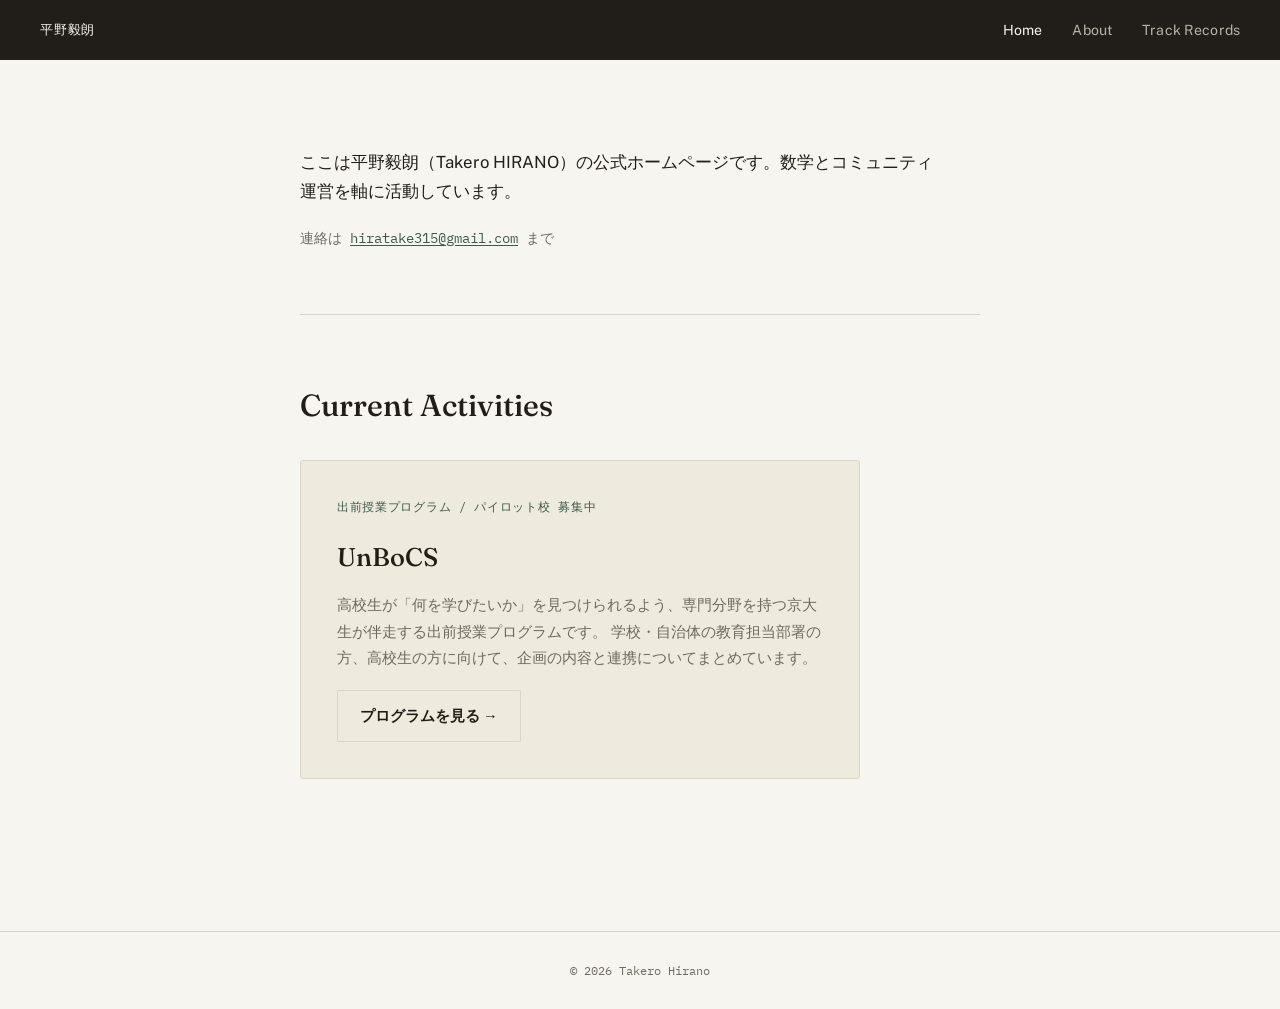
==== index.html @ 5050234e "Remove Home hero banner and name heading" ====
<!DOCTYPE html>
<html lang="ja">
<head>
<meta charset="UTF-8">
<meta name="viewport" content="width=device-width, initial-scale=1.0">
<title>平野毅朗</title>
<meta name="description" content="平野毅朗（Takero HIRANO）の公式ホームページ。数学とコミュニティ運営を軸に活動しています。">
<link rel="preconnect" href="https://fonts.googleapis.com">
<link rel="preconnect" href="https://fonts.gstatic.com" crossorigin>
<link href="https://fonts.googleapis.com/css2?family=Fraunces:ital,opsz,wght@0,9..144,400;0,9..144,500;0,9..144,600;1,9..144,500&family=Public+Sans:wght@400;500;600;700&family=IBM+Plex+Mono:wght@400;500&display=swap" rel="stylesheet">
<link rel="stylesheet" href="style.css">
</head>
<body>

<header class="site">
  <div class="header-inner">
    <a class="brand" href="index.html">平野毅朗</a>
    <nav class="primary" aria-label="主要ナビゲーション">
      <ul>
        <li><a href="index.html" aria-current="page">Home</a></li>
        <li><a href="about.html">About</a></li>
        <li><a href="track-records.html">Track Records</a></li>
      </ul>
    </nav>
  </div>
</header>

<main class="wrap">

  <section class="block">
    <p class="lede">
      ここは平野毅朗（Takero HIRANO）の公式ホームページです。数学とコミュニティ運営を軸に活動しています。
    </p>
    <p class="contact-line">連絡は <a href="mailto:hiratake315@gmail.com">hiratake315@gmail.com</a> まで</p>
  </section>

  <section class="block">
    <h2 class="section-title">Current Activities</h2>
    <div class="project-card">
      <p class="project-tag">出前授業プログラム / パイロット校 募集中</p>
      <h3>UnBoCS</h3>
      <p class="project-desc">
        高校生が「何を学びたいか」を見つけられるよう、専門分野を持つ京大生が伴走する出前授業プログラムです。
        学校・自治体の教育担当部署の方、高校生の方に向けて、企画の内容と連携についてまとめています。
      </p>
      <a class="btn btn-outline" href="unbocs/">プログラムを見る →</a>
    </div>
  </section>

</main>

<footer>
  <p>&copy; 2026 Takero Hirano</p>
</footer>

</body>
</html>
---- style.css ----
:root {
  --bg: #f7f5f0;
  --surface: #efeade;
  --ink: #211e19;
  --muted: #6f6a5d;
  --accent: #3d5a4c;
  --accent-tint: #e6ede8;
  --line: #dbd4c4;
  --nav-bg: #211e19;
  --nav-text: #f6f4ee;
  --nav-text-muted: #b9b3a4;

  --font-display: "Fraunces", Georgia, "Hiragino Mincho ProN", serif;
  --font-body: "Public Sans", "Hiragino Kaku Gothic ProN", "Yu Gothic", sans-serif;
  --font-mono: "IBM Plex Mono", "SFMono-Regular", Menlo, monospace;

  --measure: 64ch;
}

@media (prefers-color-scheme: dark) {
  :root:not([data-theme="light"]) {
    --bg: #1b1d1b;
    --surface: #242621;
    --ink: #ece7db;
    --muted: #a49e8d;
    --accent: #86ab95;
    --accent-tint: #263029;
    --line: #35362f;
    --nav-bg: #131413;
    --nav-text: #ece7db;
    --nav-text-muted: #8f8a7c;
  }
}

:root[data-theme="dark"] {
  --bg: #1b1d1b;
  --surface: #242621;
  --ink: #ece7db;
  --muted: #a49e8d;
  --accent: #86ab95;
  --accent-tint: #263029;
  --line: #35362f;
  --nav-bg: #131413;
  --nav-text: #ece7db;
  --nav-text-muted: #8f8a7c;
}

* { box-sizing: border-box; }

@media (prefers-reduced-motion: reduce) {
  *, *::before, *::after {
    animation-duration: 0.01ms !important;
    transition-duration: 0.01ms !important;
  }
}

html { scroll-behavior: smooth; }

body {
  margin: 0;
  background: var(--bg);
  color: var(--ink);
  font-family: var(--font-body);
  font-size: 16px;
  line-height: 1.75;
  -webkit-font-smoothing: antialiased;
}

a { color: inherit; }
a:focus-visible, button:focus-visible {
  outline: 2px solid var(--accent);
  outline-offset: 3px;
}

.wrap {
  max-width: 760px;
  margin: 0 auto;
  padding: 0 clamp(20px, 5vw, 40px);
}

/* ---------- nav ---------- */
header.site {
  position: sticky;
  top: 0;
  z-index: 10;
  background: var(--nav-bg);
}

.header-inner {
  display: flex;
  align-items: center;
  justify-content: space-between;
  padding: 16px clamp(20px, 5vw, 40px);
  gap: 16px;
  flex-wrap: wrap;
}

.brand {
  font-family: var(--font-mono);
  font-size: 0.8rem;
  letter-spacing: 0.06em;
  text-decoration: none;
  text-transform: uppercase;
  color: var(--nav-text);
}

nav.primary ul {
  list-style: none;
  display: flex;
  gap: clamp(16px, 3vw, 30px);
  margin: 0;
  padding: 0;
}

nav.primary a {
  text-decoration: none;
  font-size: 0.88rem;
  color: var(--nav-text-muted);
  letter-spacing: 0.01em;
  transition: color 0.15s ease;
}

nav.primary a:hover { color: var(--nav-text); }
nav.primary a[aria-current="page"] { color: var(--nav-text); }

/* ---------- hero banner (shared photo header) ---------- */
.hero-banner {
  position: relative;
  display: flex;
  background-size: cover;
  background-position: center 30%;
}

.hero-banner.is-page {
  min-height: min(46vh, 380px);
  align-items: center;
  justify-content: center;
  background-image:
    linear-gradient(rgba(20, 22, 19, 0.5), rgba(20, 22, 19, 0.5)),
    url("images/study-session-1.jpg");
  text-align: center;
}

.hero-text {
  width: 100%;
  max-width: 760px;
  margin: 0 auto;
  padding: 0 clamp(20px, 5vw, 40px) clamp(40px, 7vw, 68px);
  color: #f6f4ee;
}

.hero-banner.is-page .hero-text { padding: 0 clamp(20px, 5vw, 40px); }

h1.page-title {
  font-family: var(--font-display);
  font-weight: 500;
  font-size: clamp(2.2rem, 5.4vw, 3.4rem);
  margin: 0;
}

/* ---------- page content ---------- */
main.wrap { padding-top: clamp(48px, 9vw, 88px); padding-bottom: clamp(48px, 9vw, 88px); }

.lede {
  font-size: 1.05rem;
  max-width: var(--measure);
  margin: 0 0 24px;
}

.contact-line {
  font-family: var(--font-mono);
  font-size: 0.9rem;
  color: var(--muted);
  margin: 0 0 clamp(48px, 9vw, 80px);
}
.contact-line a {
  color: var(--accent);
  text-decoration: underline;
  text-underline-offset: 2px;
}

section.block {
  padding: clamp(40px, 7vw, 64px) 0;
  border-top: 1px solid var(--line);
}
section.block:first-child { border-top: none; padding-top: 0; }

h2.section-title {
  font-family: var(--font-display);
  font-weight: 500;
  font-size: clamp(1.5rem, 3.2vw, 1.9rem);
  margin: 0 0 28px;
  text-wrap: balance;
}

h3.sub-title {
  font-family: var(--font-body);
  font-weight: 700;
  font-size: 1.02rem;
  margin: 26px 0 10px;
}
section.block > h3.sub-title:first-of-type { margin-top: 0; }

.block p {
  margin: 0 0 18px;
  max-width: var(--measure);
}
.block p:last-child { margin-bottom: 0; }

.block ul.plain {
  margin: 0 0 18px;
  padding-left: 1.3em;
}
.block ul.plain li { margin-bottom: 8px; }
.block ul.plain li:last-child { margin-bottom: 0; }

.block a.text-link {
  color: var(--accent);
  text-decoration: underline;
  text-underline-offset: 2px;
}

.project-card {
  border: 1px solid var(--line);
  background: var(--surface);
  padding: clamp(24px, 4vw, 36px);
  border-radius: 3px;
  max-width: 560px;
}

.project-tag {
  font-family: var(--font-mono);
  font-size: 0.72rem;
  letter-spacing: 0.06em;
  text-transform: uppercase;
  color: var(--accent);
  margin: 0 0 12px;
}

.project-card h3 {
  font-family: var(--font-display);
  font-weight: 500;
  font-size: 1.6rem;
  margin: 0 0 12px;
}

.project-desc {
  color: var(--muted);
  font-size: 0.95rem;
  margin: 0 0 22px;
  max-width: 52ch;
}

.btn {
  display: inline-flex;
  align-items: center;
  gap: 8px;
  padding: 12px 22px;
  border-radius: 2px;
  text-decoration: none;
  font-size: 0.92rem;
  font-weight: 600;
  border: 1px solid var(--ink);
  transition: background 0.15s ease, color 0.15s ease, transform 0.15s ease;
}

.btn-outline {
  background: transparent;
  color: var(--ink);
  border-color: var(--line);
}
.btn-outline:hover { border-color: var(--ink); transform: translateY(-1px); }

.records-list {
  list-style: none;
  margin: 0;
  padding: 0;
}

.records-list li {
  display: flex;
  gap: 20px;
  padding: 18px 0;
  border-top: 1px solid var(--line);
}
.records-list li:first-child { border-top: none; padding-top: 0; }

.records-list .date {
  font-family: var(--font-mono);
  font-size: 0.85rem;
  color: var(--muted);
  white-space: nowrap;
}

/* ---------- footer ---------- */
footer {
  padding: 28px clamp(20px, 5vw, 40px);
  text-align: center;
  border-top: 1px solid var(--line);
}
footer p {
  margin: 0;
  font-family: var(--font-mono);
  font-size: 0.75rem;
  color: var(--muted);
}

@media (max-width: 640px) {
  .header-inner { justify-content: flex-start; }
  nav.primary ul { gap: 18px; }
}
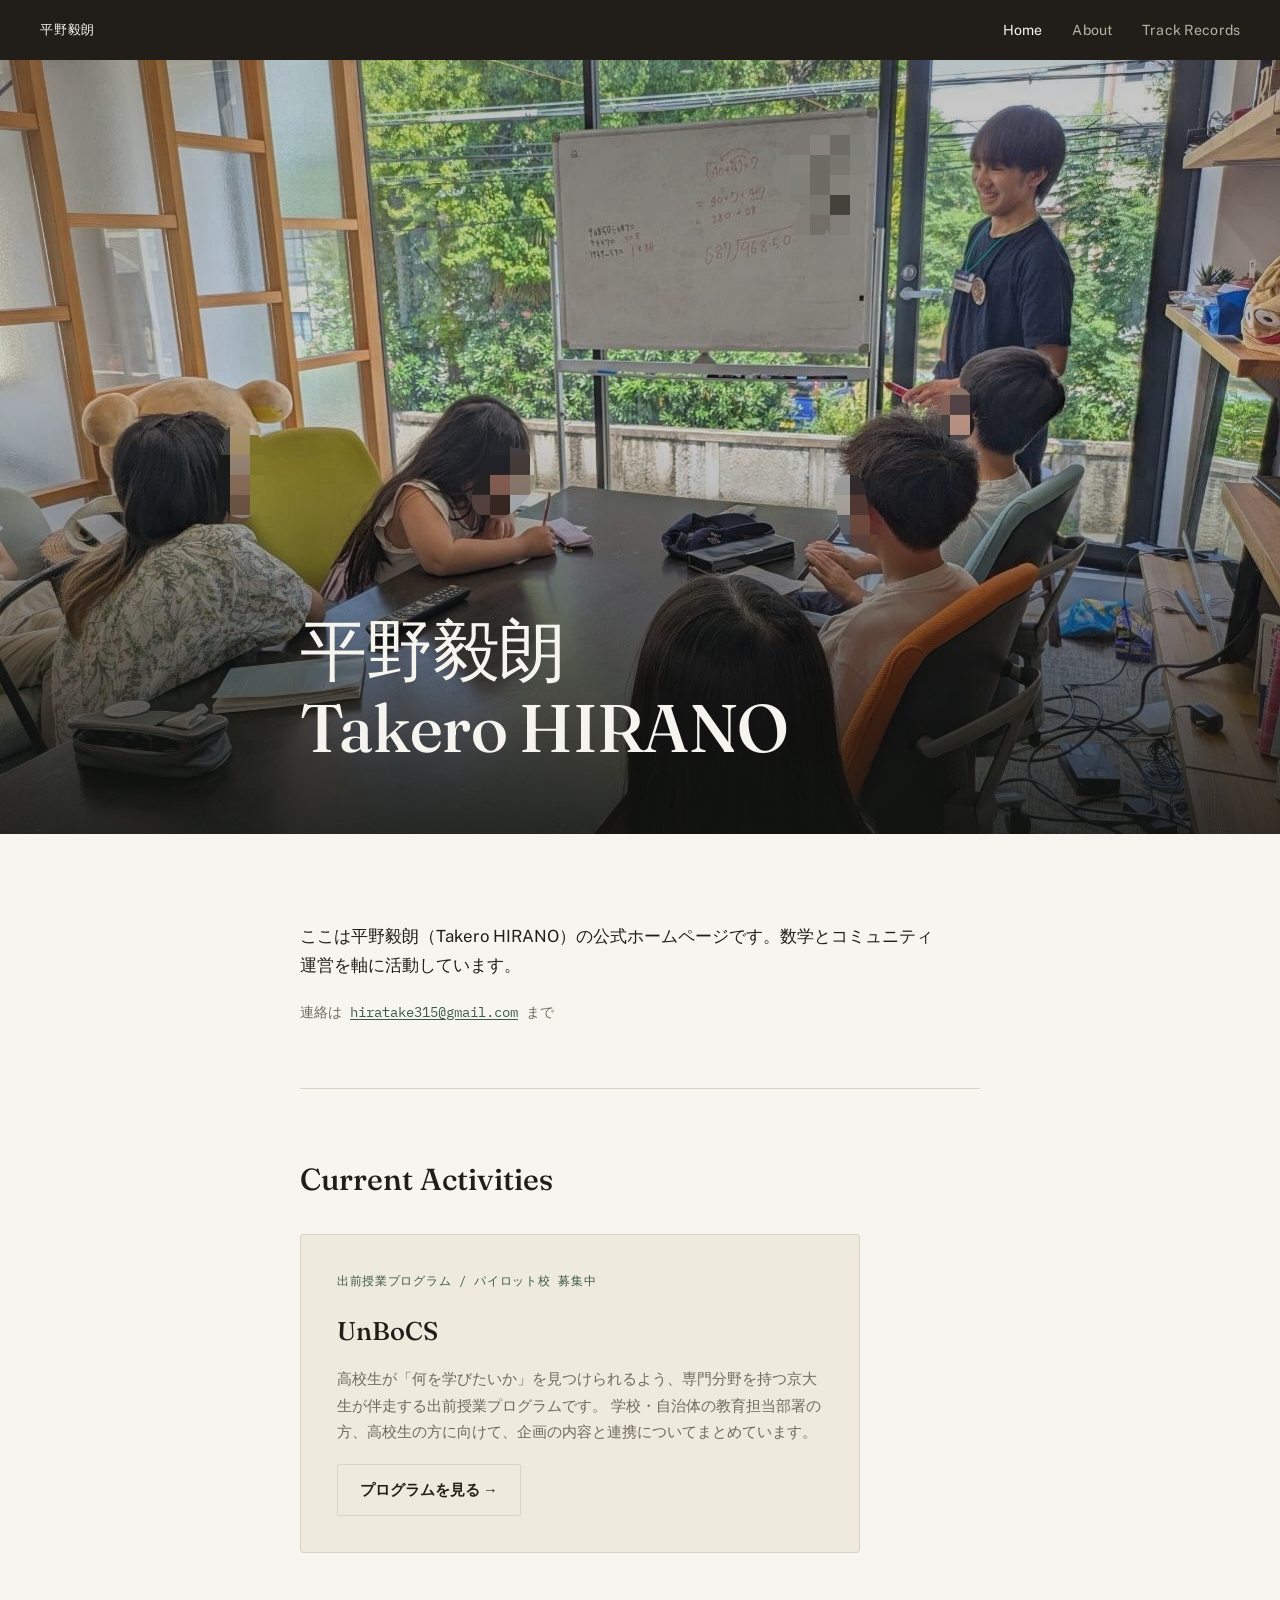
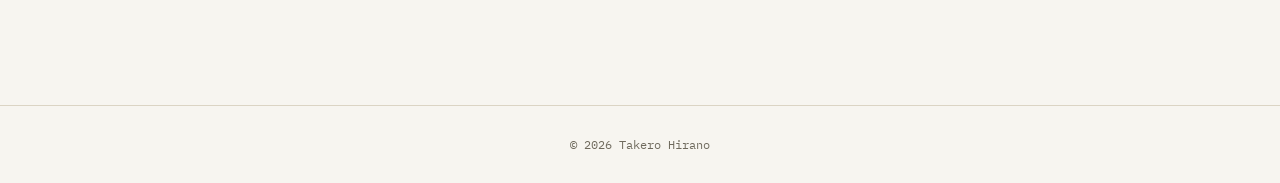
==== commit e9719e9f: "Restore Home hero banner with a new photo" ====
--- a/index.html
+++ b/index.html
@@ -24,6 +24,12 @@
     </nav>
   </div>
 </header>
+
+<section class="hero-banner is-home">
+  <div class="hero-text">
+    <h1 class="hero-name">平野毅朗　Takero HIRANO</h1>
+  </div>
+</section>
 
 <main class="wrap">
 
--- a/style.css
+++ b/style.css
@@ -131,6 +131,14 @@
   background-position: center 30%;
 }
 
+.hero-banner.is-home {
+  min-height: min(86vh, 780px);
+  align-items: flex-end;
+  background-image:
+    linear-gradient(to top, rgba(20, 22, 19, 0.82) 0%, rgba(20, 22, 19, 0.15) 55%, rgba(20, 22, 19, 0.25) 100%),
+    url("images/study-session-3.jpg");
+}
+
 .hero-banner.is-page {
   min-height: min(46vh, 380px);
   align-items: center;
@@ -147,6 +155,16 @@
   margin: 0 auto;
   padding: 0 clamp(20px, 5vw, 40px) clamp(40px, 7vw, 68px);
   color: #f6f4ee;
+}
+
+h1.hero-name {
+  font-family: var(--font-display);
+  font-weight: 500;
+  font-size: clamp(2.4rem, 6.4vw, 4.2rem);
+  line-height: 1.15;
+  margin: 0;
+  text-wrap: balance;
+  letter-spacing: -0.01em;
 }
 
 .hero-banner.is-page .hero-text { padding: 0 clamp(20px, 5vw, 40px); }
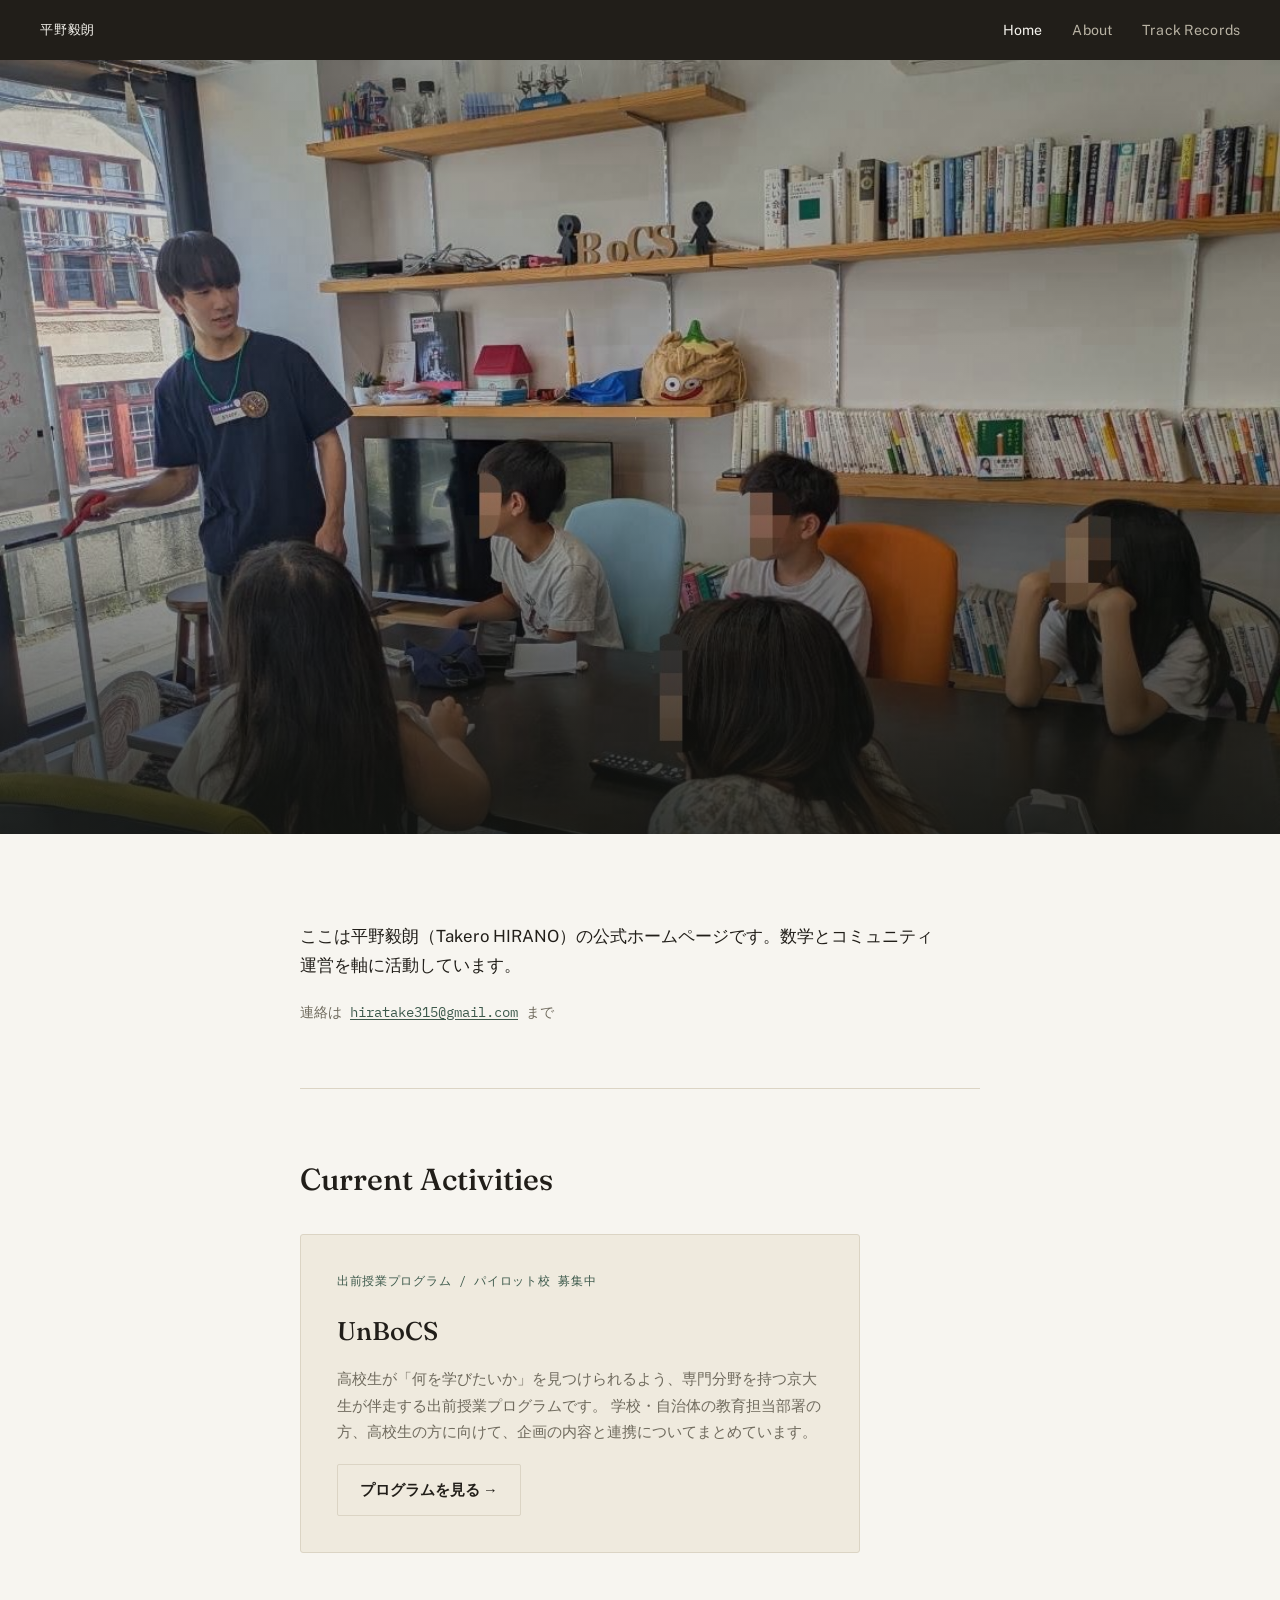
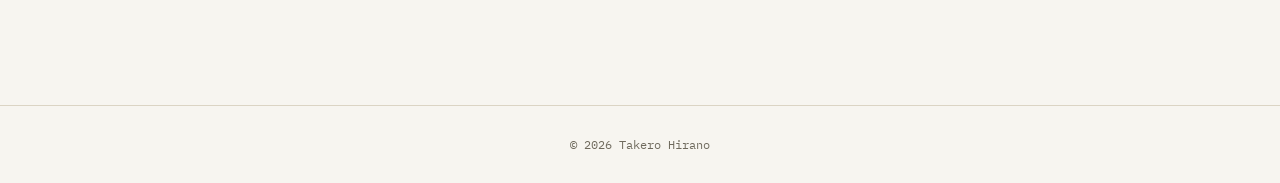
==== commit d330fa18: "Swap hero photo to S__49963033 and remove hero heading text" ====
--- a/index.html
+++ b/index.html
@@ -25,11 +25,7 @@
   </div>
 </header>
 
-<section class="hero-banner is-home">
-  <div class="hero-text">
-    <h1 class="hero-name">平野毅朗　Takero HIRANO</h1>
-  </div>
-</section>
+<section class="hero-banner is-home"></section>
 
 <main class="wrap">
 
--- a/style.css
+++ b/style.css
@@ -157,16 +157,6 @@
   color: #f6f4ee;
 }
 
-h1.hero-name {
-  font-family: var(--font-display);
-  font-weight: 500;
-  font-size: clamp(2.4rem, 6.4vw, 4.2rem);
-  line-height: 1.15;
-  margin: 0;
-  text-wrap: balance;
-  letter-spacing: -0.01em;
-}
-
 .hero-banner.is-page .hero-text { padding: 0 clamp(20px, 5vw, 40px); }
 
 h1.page-title {
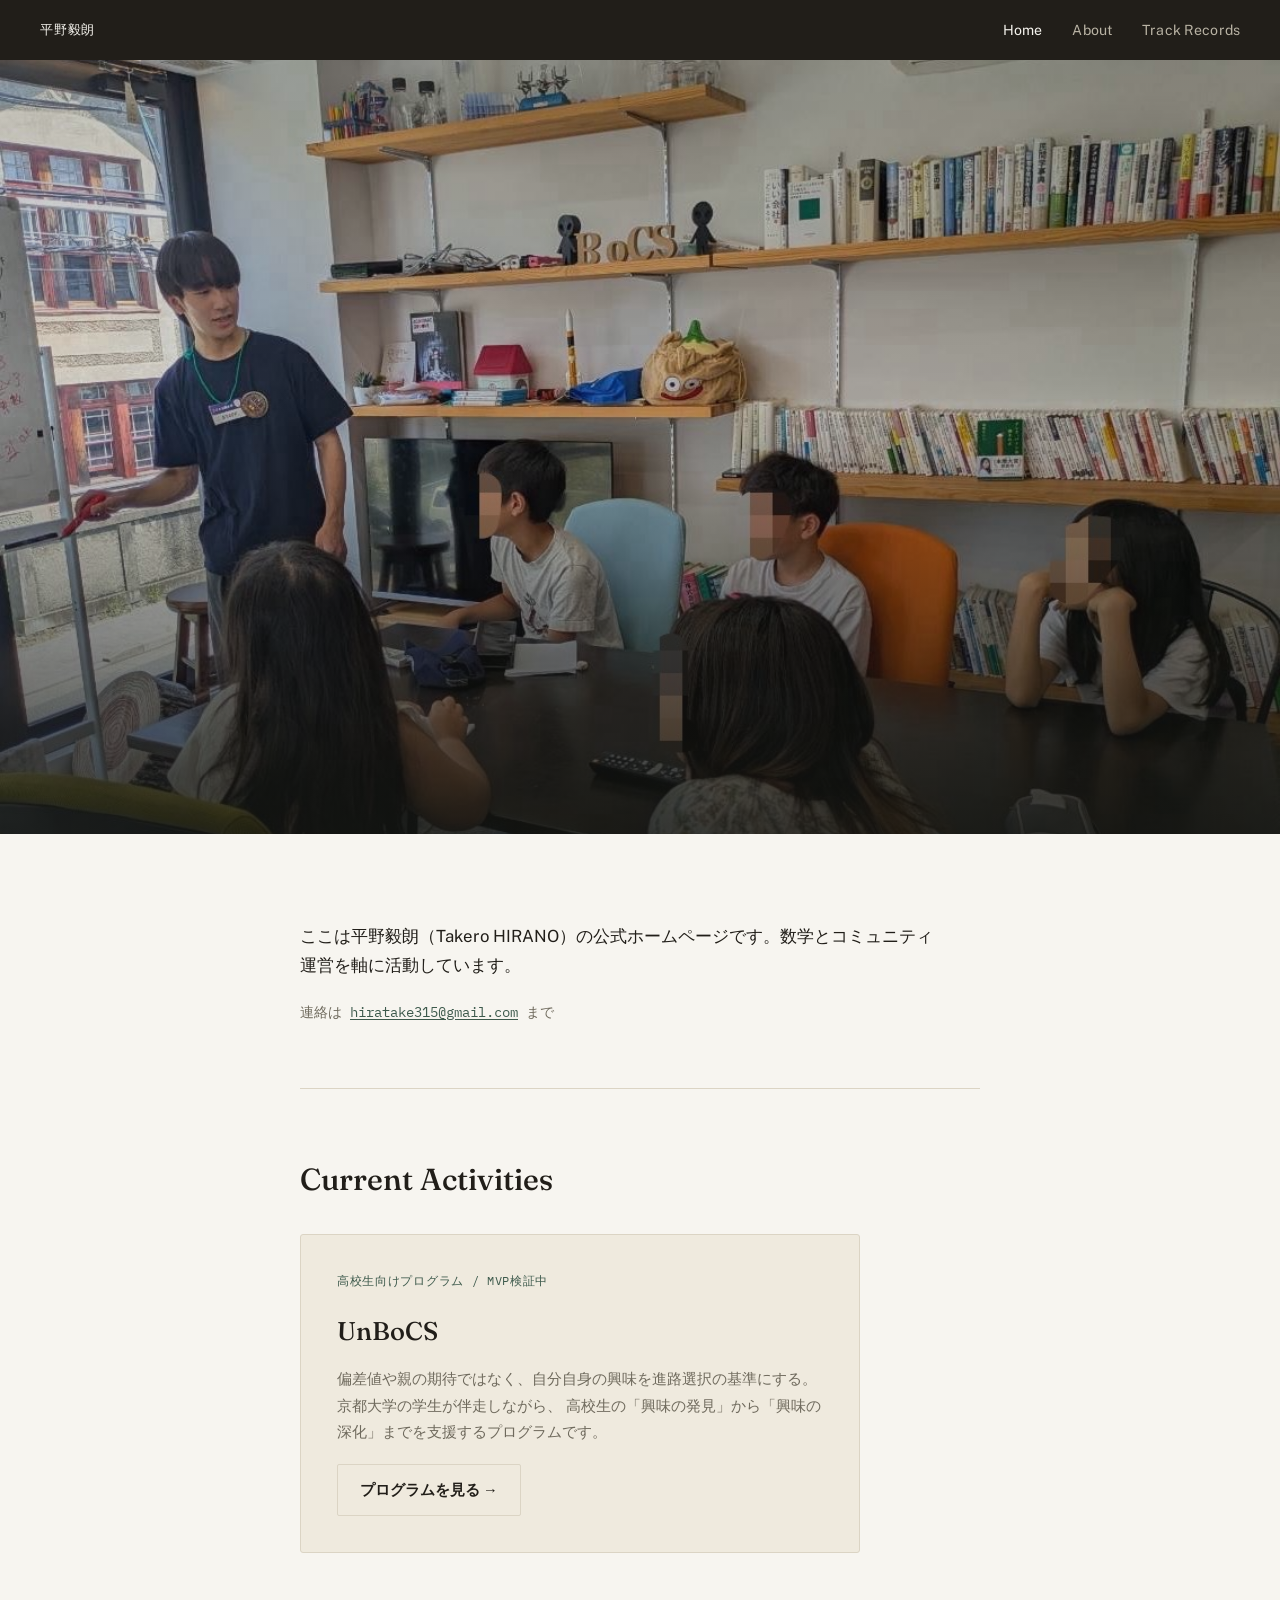
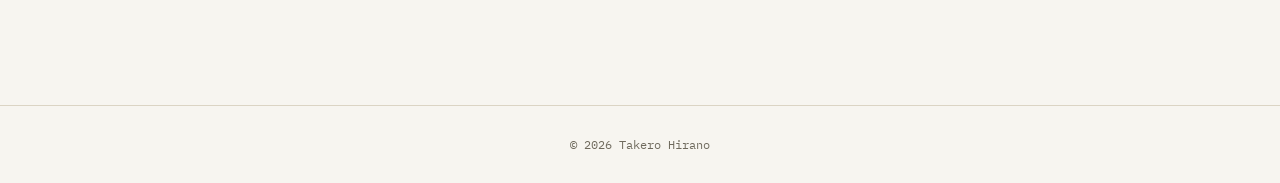
==== commit ba0ff8a1: "Rebuild UnBoCS LP based on the pitch deck: reframe as an interest-discovery program (MVP validation " ====
--- a/index.html
+++ b/index.html
@@ -39,11 +39,11 @@
   <section class="block">
     <h2 class="section-title">Current Activities</h2>
     <div class="project-card">
-      <p class="project-tag">出前授業プログラム / パイロット校 募集中</p>
+      <p class="project-tag">高校生向けプログラム / MVP検証中</p>
       <h3>UnBoCS</h3>
       <p class="project-desc">
-        高校生が「何を学びたいか」を見つけられるよう、専門分野を持つ京大生が伴走する出前授業プログラムです。
-        学校・自治体の教育担当部署の方、高校生の方に向けて、企画の内容と連携についてまとめています。
+        偏差値や親の期待ではなく、自分自身の興味を進路選択の基準にする。京都大学の学生が伴走しながら、
+        高校生の「興味の発見」から「興味の深化」までを支援するプログラムです。
       </p>
       <a class="btn btn-outline" href="unbocs/">プログラムを見る →</a>
     </div>
--- a/style.css
+++ b/style.css
@@ -145,7 +145,7 @@
   justify-content: center;
   background-image:
     linear-gradient(rgba(20, 22, 19, 0.5), rgba(20, 22, 19, 0.5)),
-    url("images/study-session-1.jpg");
+    url("images/study-session-3.jpg");
   text-align: center;
 }
 
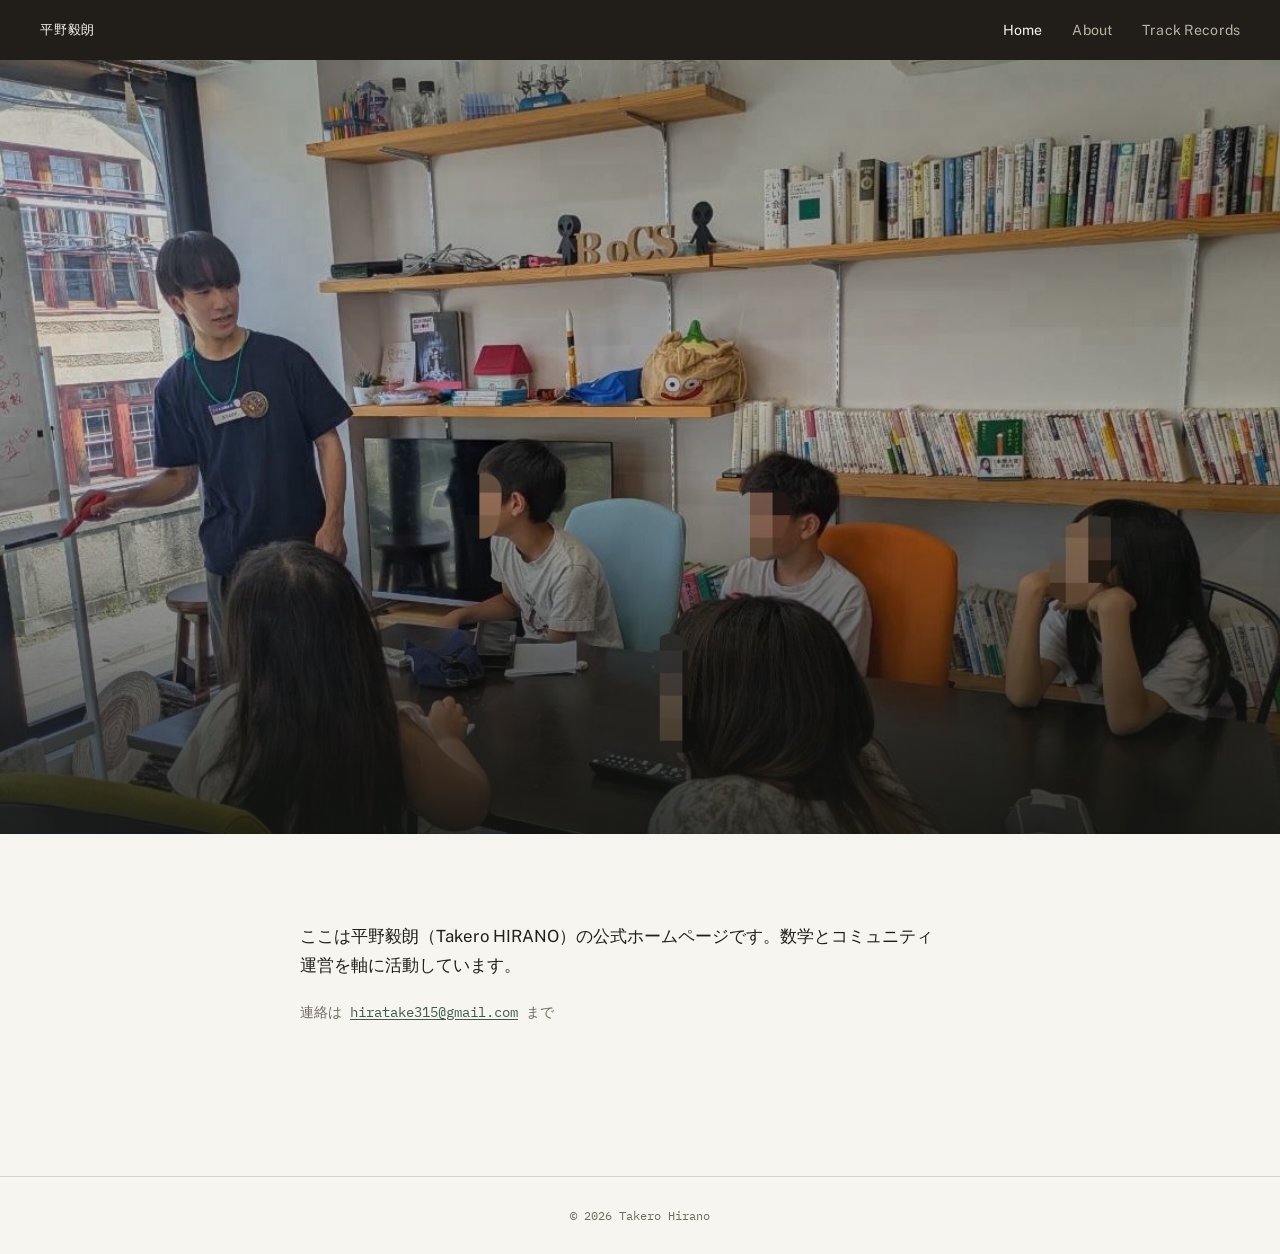
==== commit f65e1449: "Remove Current Activities/UnBoCS section from Home page (unbocs page kept for future use) Co-Authore" ====
--- a/index.html
+++ b/index.html
@@ -36,19 +36,6 @@
     <p class="contact-line">連絡は <a href="mailto:hiratake315@gmail.com">hiratake315@gmail.com</a> まで</p>
   </section>
 
-  <section class="block">
-    <h2 class="section-title">Current Activities</h2>
-    <div class="project-card">
-      <p class="project-tag">高校生向けプログラム / MVP検証中</p>
-      <h3>UnBoCS</h3>
-      <p class="project-desc">
-        偏差値や親の期待ではなく、自分自身の興味を進路選択の基準にする。京都大学の学生が伴走しながら、
-        高校生の「興味の発見」から「興味の深化」までを支援するプログラムです。
-      </p>
-      <a class="btn btn-outline" href="unbocs/">プログラムを見る →</a>
-    </div>
-  </section>
-
 </main>
 
 <footer>
--- a/style.css
+++ b/style.css
@@ -228,57 +228,6 @@
   text-underline-offset: 2px;
 }
 
-.project-card {
-  border: 1px solid var(--line);
-  background: var(--surface);
-  padding: clamp(24px, 4vw, 36px);
-  border-radius: 3px;
-  max-width: 560px;
-}
-
-.project-tag {
-  font-family: var(--font-mono);
-  font-size: 0.72rem;
-  letter-spacing: 0.06em;
-  text-transform: uppercase;
-  color: var(--accent);
-  margin: 0 0 12px;
-}
-
-.project-card h3 {
-  font-family: var(--font-display);
-  font-weight: 500;
-  font-size: 1.6rem;
-  margin: 0 0 12px;
-}
-
-.project-desc {
-  color: var(--muted);
-  font-size: 0.95rem;
-  margin: 0 0 22px;
-  max-width: 52ch;
-}
-
-.btn {
-  display: inline-flex;
-  align-items: center;
-  gap: 8px;
-  padding: 12px 22px;
-  border-radius: 2px;
-  text-decoration: none;
-  font-size: 0.92rem;
-  font-weight: 600;
-  border: 1px solid var(--ink);
-  transition: background 0.15s ease, color 0.15s ease, transform 0.15s ease;
-}
-
-.btn-outline {
-  background: transparent;
-  color: var(--ink);
-  border-color: var(--line);
-}
-.btn-outline:hover { border-color: var(--ink); transform: translateY(-1px); }
-
 .records-list {
   list-style: none;
   margin: 0;
@@ -298,6 +247,69 @@
   font-size: 0.85rem;
   color: var(--muted);
   white-space: nowrap;
+}
+
+.records-list li.record-entry {
+  display: block;
+  padding: clamp(36px, 6vw, 56px) 0;
+}
+.records-list li.record-entry:first-child { padding-top: 0; }
+
+.record-meta {
+  display: flex;
+  flex-wrap: wrap;
+  align-items: center;
+  gap: 12px;
+  margin-bottom: 16px;
+}
+
+.record-date {
+  font-family: var(--font-mono);
+  font-size: 1rem;
+  font-weight: 700;
+  color: var(--ink);
+  letter-spacing: 0.02em;
+}
+
+.record-venue {
+  font-family: var(--font-mono);
+  font-size: 0.72rem;
+  font-weight: 600;
+  letter-spacing: 0.04em;
+  text-transform: uppercase;
+  color: var(--accent);
+  background: var(--accent-tint);
+  border: 1px solid var(--line);
+  padding: 4px 12px;
+  border-radius: 999px;
+}
+.record-venue a {
+  color: inherit;
+  text-decoration: none;
+}
+.record-venue a:hover {
+  text-decoration: underline;
+  text-underline-offset: 2px;
+}
+
+.record-entry p {
+  margin: 0;
+  max-width: var(--measure);
+}
+
+.record-entry p a {
+  color: var(--accent);
+  text-decoration: underline;
+  text-underline-offset: 2px;
+}
+
+.record-photo {
+  display: block;
+  max-width: 440px;
+  width: 100%;
+  height: auto;
+  border-radius: 3px;
+  margin-top: 20px;
 }
 
 /* ---------- footer ---------- */
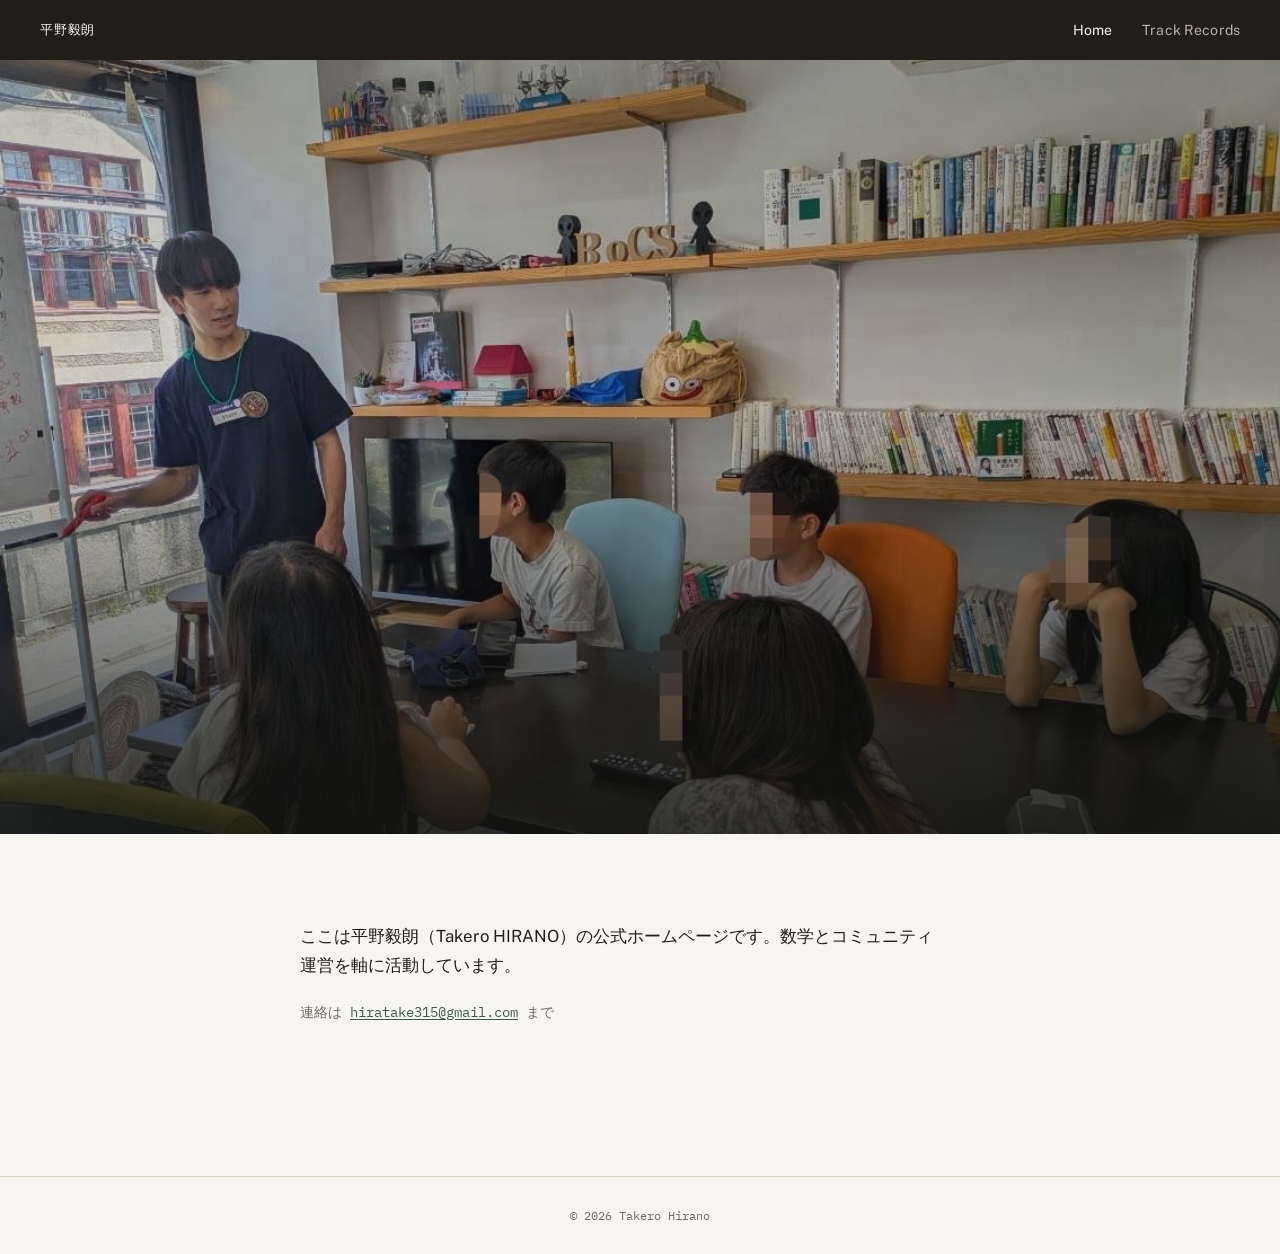
==== commit 45fec95d: "Temporarily hide About page: remove nav links and move it to the unpublished _hidden/ folder Co-Auth" ====
--- a/index.html
+++ b/index.html
@@ -18,7 +18,6 @@
     <nav class="primary" aria-label="主要ナビゲーション">
       <ul>
         <li><a href="index.html" aria-current="page">Home</a></li>
-        <li><a href="about.html">About</a></li>
         <li><a href="track-records.html">Track Records</a></li>
       </ul>
     </nav>
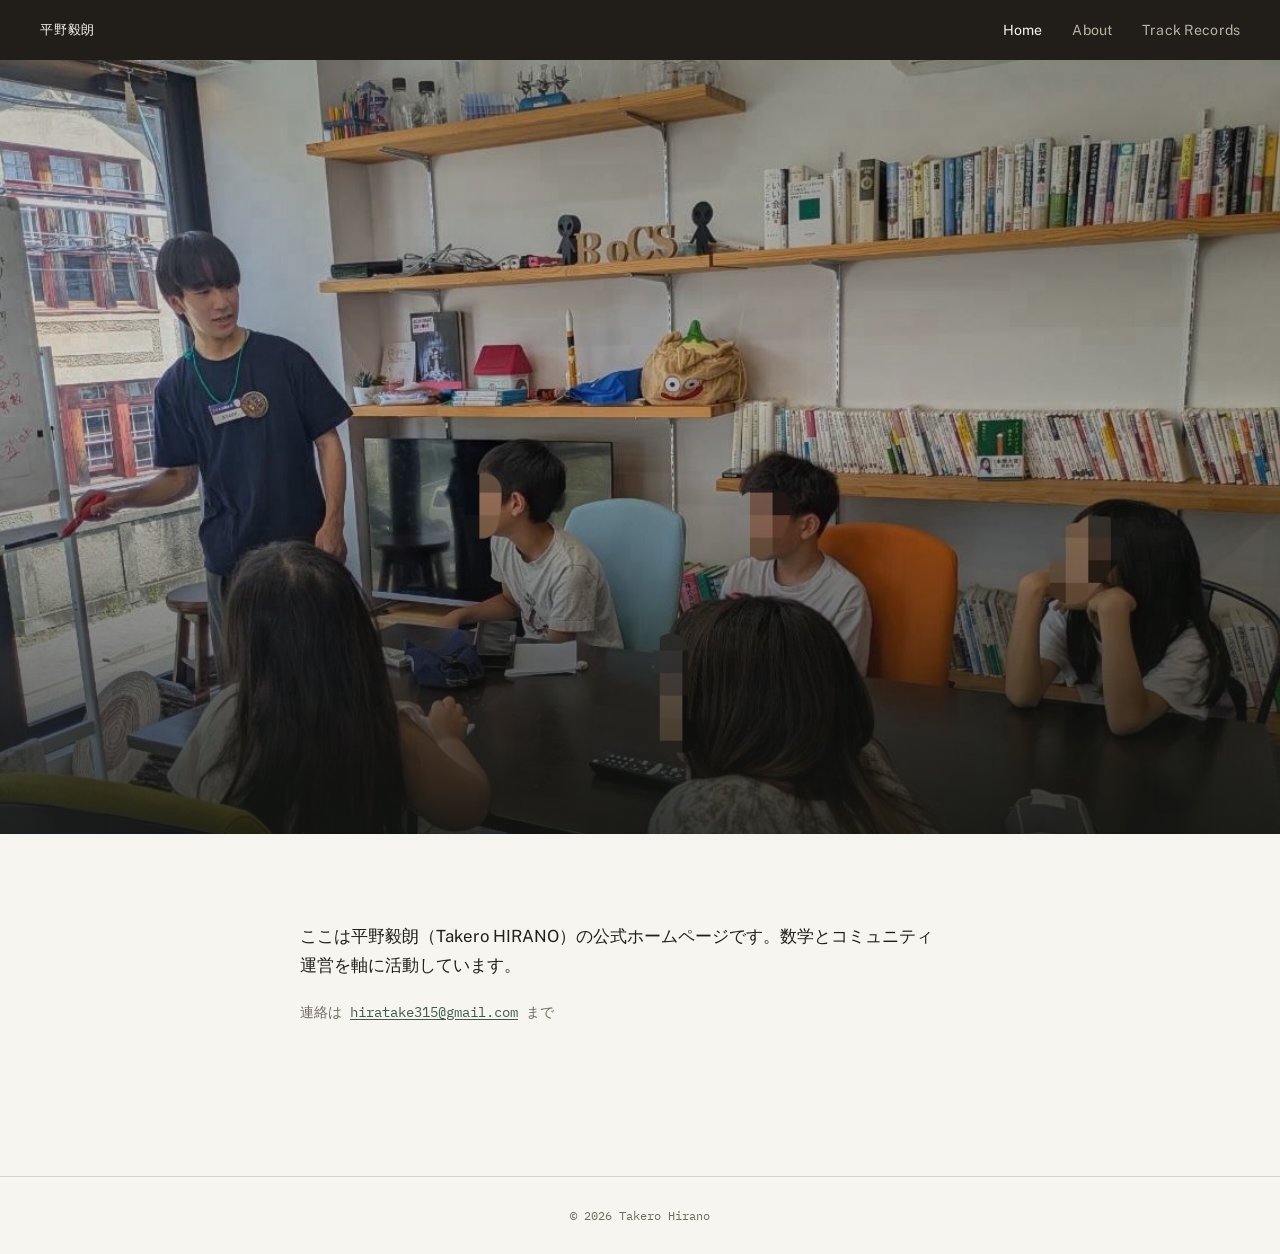
==== commit 77e5a024: "Restore About page: move it back to the site root and re-add the nav links Co-Authored-By: Claude So" ====
--- a/index.html
+++ b/index.html
@@ -18,6 +18,7 @@
     <nav class="primary" aria-label="主要ナビゲーション">
       <ul>
         <li><a href="index.html" aria-current="page">Home</a></li>
+        <li><a href="about.html">About</a></li>
         <li><a href="track-records.html">Track Records</a></li>
       </ul>
     </nav>
--- a/style.css
+++ b/style.css
@@ -312,6 +312,17 @@
   margin-top: 20px;
 }
 
+.record-photos {
+  display: grid;
+  grid-template-columns: repeat(auto-fit, minmax(240px, 1fr));
+  gap: 12px;
+  margin-top: 20px;
+}
+.record-photos .record-photo {
+  max-width: none;
+  margin-top: 0;
+}
+
 /* ---------- footer ---------- */
 footer {
   padding: 28px clamp(20px, 5vw, 40px);
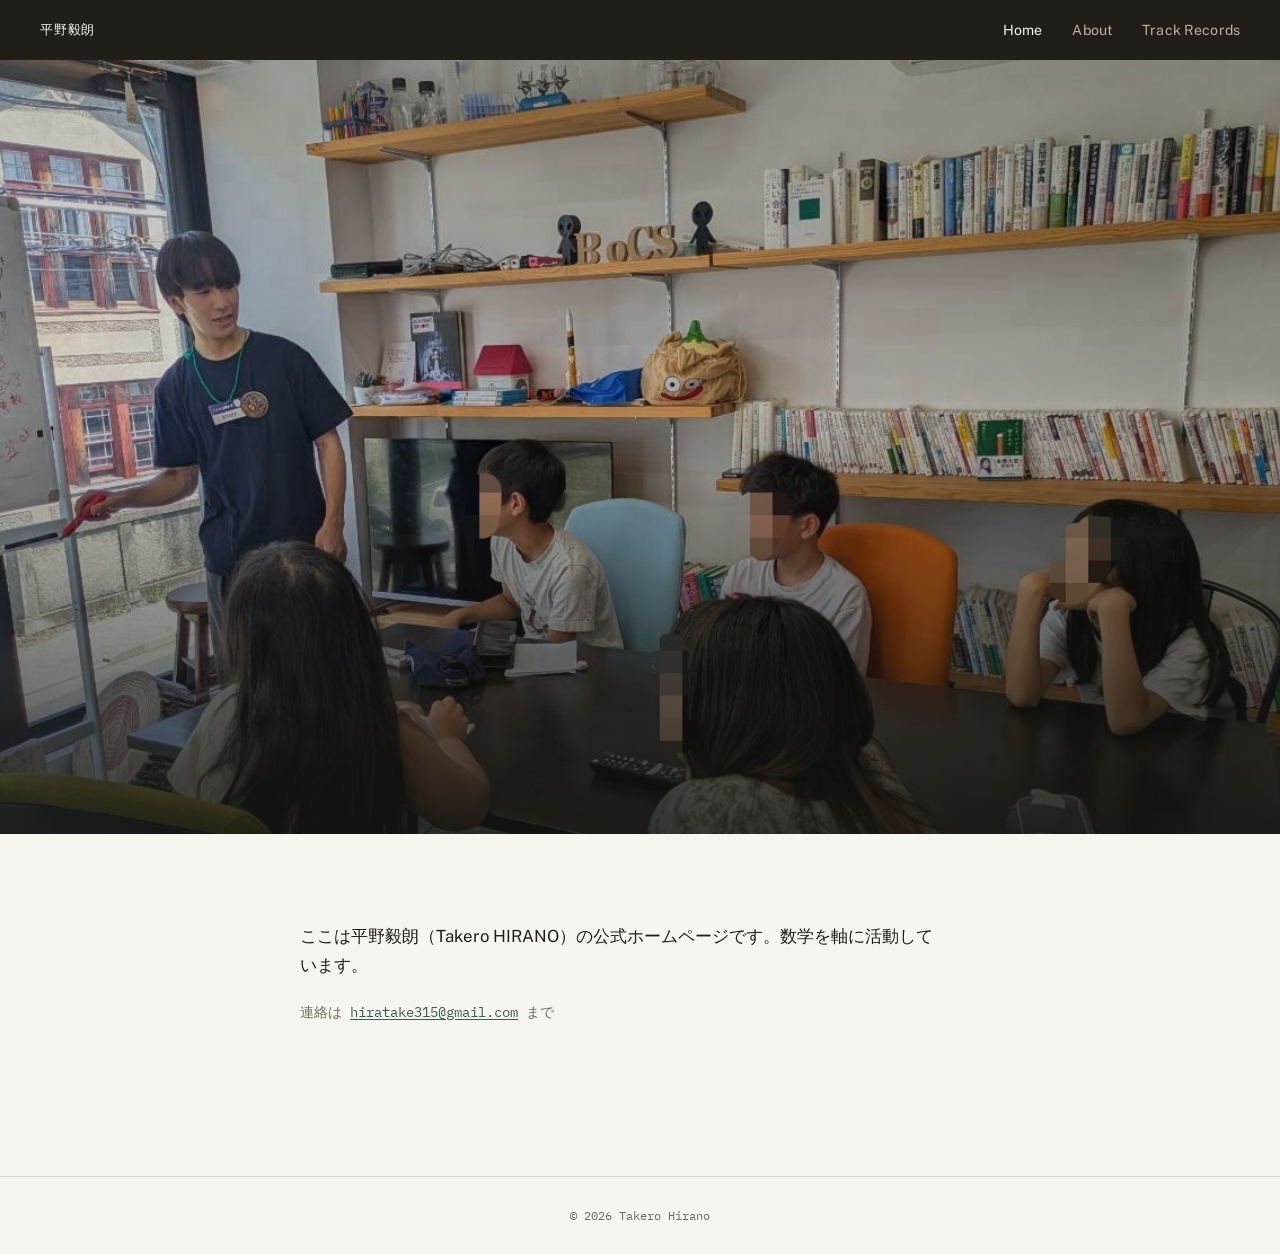
==== commit b2516f8e: "トップページから「コミュニティ運営」の記述を削除 Co-Authored-By: Claude Sonnet 5.5 <noreply@anthropic.com> Claude-Session: h" ====
--- a/index.html
+++ b/index.html
@@ -4,7 +4,7 @@
 <meta charset="UTF-8">
 <meta name="viewport" content="width=device-width, initial-scale=1.0">
 <title>平野毅朗</title>
-<meta name="description" content="平野毅朗（Takero HIRANO）の公式ホームページ。数学とコミュニティ運営を軸に活動しています。">
+<meta name="description" content="平野毅朗（Takero HIRANO）の公式ホームページ。数学を軸に活動しています。">
 <link rel="preconnect" href="https://fonts.googleapis.com">
 <link rel="preconnect" href="https://fonts.gstatic.com" crossorigin>
 <link href="https://fonts.googleapis.com/css2?family=Fraunces:ital,opsz,wght@0,9..144,400;0,9..144,500;0,9..144,600;1,9..144,500&family=Public+Sans:wght@400;500;600;700&family=IBM+Plex+Mono:wght@400;500&display=swap" rel="stylesheet">
@@ -31,7 +31,7 @@
 
   <section class="block">
     <p class="lede">
-      ここは平野毅朗（Takero HIRANO）の公式ホームページです。数学とコミュニティ運営を軸に活動しています。
+      ここは平野毅朗（Takero HIRANO）の公式ホームページです。数学を軸に活動しています。
     </p>
     <p class="contact-line">連絡は <a href="mailto:hiratake315@gmail.com">hiratake315@gmail.com</a> まで</p>
   </section>
